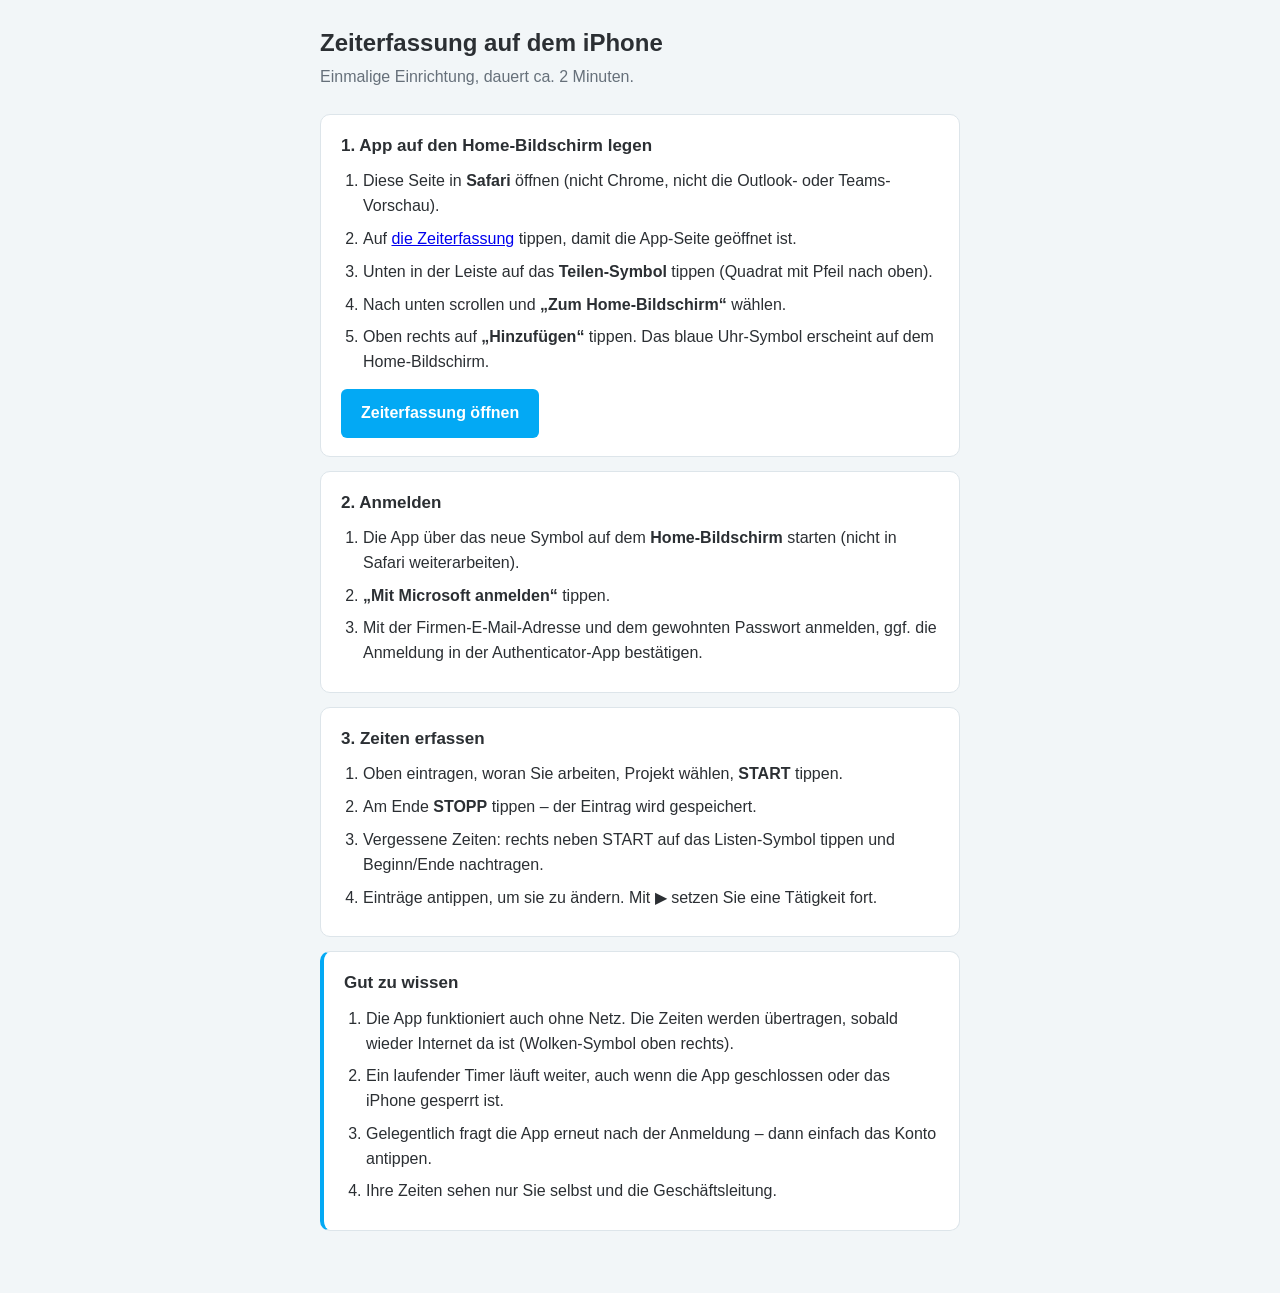
==== anleitung.html @ b9cbe589 "Add files via upload" ====
<!doctype html>
<html lang="de">
<head>
<meta charset="utf-8">
<meta name="viewport" content="width=device-width, initial-scale=1, viewport-fit=cover">
<title>Zeiterfassung installieren</title>
<style>
  :root { --bg: #f2f6f8; --card: #fff; --text: #2b2f33; --muted: #66707a; --accent: #03a9f4; --border: #dde5ea; }
  @media (prefers-color-scheme: dark) { :root { --bg: #14181b; --card: #1d2226; --text: #e5e9ec; --muted: #a6b0b8; --border: #333c43; } }
  body { margin: 0; background: var(--bg); color: var(--text); font: 16px/1.55 -apple-system, BlinkMacSystemFont, "Segoe UI", Roboto, sans-serif; }
  main { max-width: 640px; margin: 0 auto; padding: 24px 16px 48px; }
  h1 { font-size: 24px; margin: 0 0 4px; }
  .sub { color: var(--muted); margin: 0 0 24px; }
  .card { background: var(--card); border: 1px solid var(--border); border-radius: 10px; padding: 18px 20px; margin-bottom: 14px; }
  h2 { font-size: 17px; margin: 0 0 10px; }
  ol { margin: 0; padding-left: 22px; }
  li { margin-bottom: 8px; }
  .hint { border-left: 4px solid var(--accent); }
  .btn { display: inline-block; background: var(--accent); color: #fff; text-decoration: none; font-weight: 600; padding: 12px 20px; border-radius: 6px; margin-top: 6px; }
  b { font-weight: 600; }
</style>
</head>
<body>
<main>
  <h1>Zeiterfassung auf dem iPhone</h1>
  <p class="sub">Einmalige Einrichtung, dauert ca. 2 Minuten.</p>

  <div class="card">
    <h2>1. App auf den Home-Bildschirm legen</h2>
    <ol>
      <li>Diese Seite in <b>Safari</b> öffnen (nicht Chrome, nicht die Outlook- oder Teams-Vorschau).</li>
      <li>Auf <a href="./">die Zeiterfassung</a> tippen, damit die App-Seite geöffnet ist.</li>
      <li>Unten in der Leiste auf das <b>Teilen-Symbol</b> tippen (Quadrat mit Pfeil nach oben).</li>
      <li>Nach unten scrollen und <b>„Zum Home-Bildschirm“</b> wählen.</li>
      <li>Oben rechts auf <b>„Hinzufügen“</b> tippen. Das blaue Uhr-Symbol erscheint auf dem Home-Bildschirm.</li>
    </ol>
    <a class="btn" href="./">Zeiterfassung öffnen</a>
  </div>

  <div class="card">
    <h2>2. Anmelden</h2>
    <ol>
      <li>Die App über das neue Symbol auf dem <b>Home-Bildschirm</b> starten (nicht in Safari weiterarbeiten).</li>
      <li><b>„Mit Microsoft anmelden“</b> tippen.</li>
      <li>Mit der Firmen-E-Mail-Adresse und dem gewohnten Passwort anmelden, ggf. die Anmeldung in der Authenticator-App bestätigen.</li>
    </ol>
  </div>

  <div class="card">
    <h2>3. Zeiten erfassen</h2>
    <ol>
      <li>Oben eintragen, woran Sie arbeiten, Projekt wählen, <b>START</b> tippen.</li>
      <li>Am Ende <b>STOPP</b> tippen – der Eintrag wird gespeichert.</li>
      <li>Vergessene Zeiten: rechts neben START auf das Listen-Symbol tippen und Beginn/Ende nachtragen.</li>
      <li>Einträge antippen, um sie zu ändern. Mit ▶ setzen Sie eine Tätigkeit fort.</li>
    </ol>
  </div>

  <div class="card hint">
    <h2>Gut zu wissen</h2>
    <ol>
      <li>Die App funktioniert auch ohne Netz. Die Zeiten werden übertragen, sobald wieder Internet da ist (Wolken-Symbol oben rechts).</li>
      <li>Ein laufender Timer läuft weiter, auch wenn die App geschlossen oder das iPhone gesperrt ist.</li>
      <li>Gelegentlich fragt die App erneut nach der Anmeldung – dann einfach das Konto antippen.</li>
      <li>Ihre Zeiten sehen nur Sie selbst und die Geschäftsleitung.</li>
    </ol>
  </div>
</main>
</body>
</html>
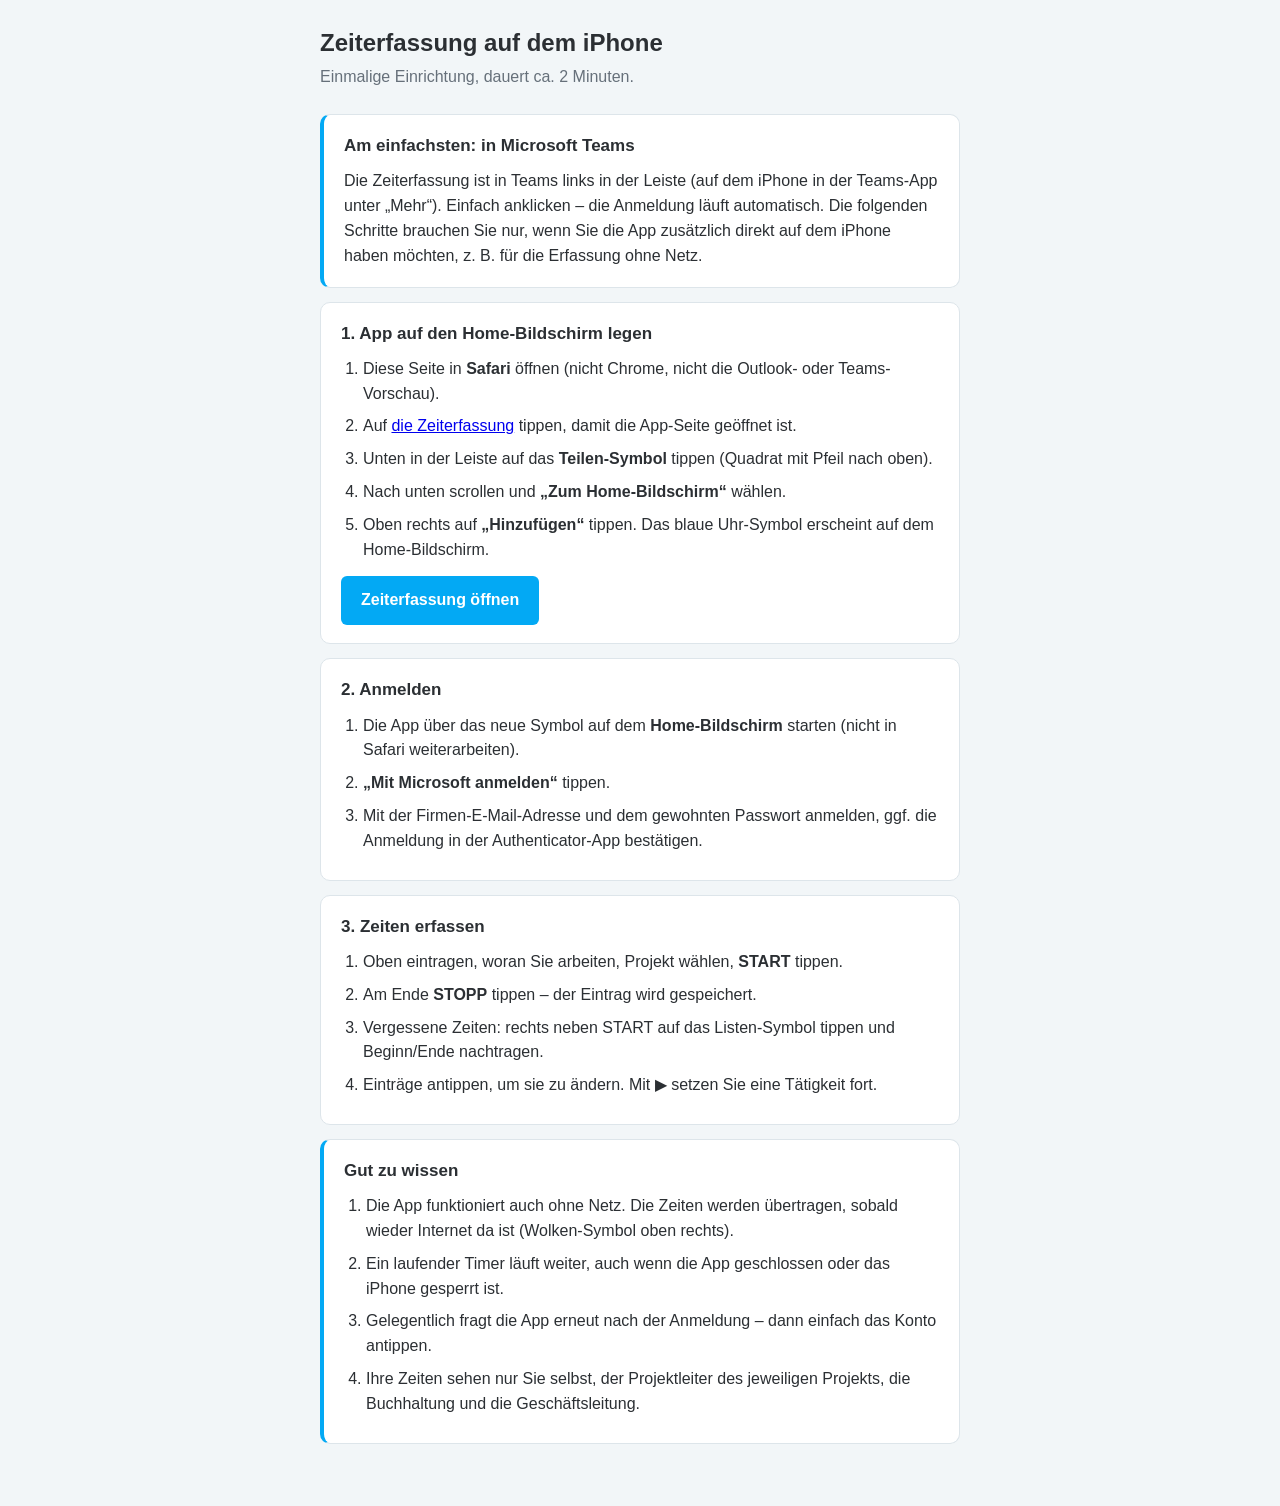
==== commit a459854d: "Add files via upload" ====
--- a/anleitung.html
+++ b/anleitung.html
@@ -24,6 +24,11 @@
 <main>
   <h1>Zeiterfassung auf dem iPhone</h1>
   <p class="sub">Einmalige Einrichtung, dauert ca. 2 Minuten.</p>
+
+  <div class="card hint">
+    <h2>Am einfachsten: in Microsoft Teams</h2>
+    <p style="margin:0">Die Zeiterfassung ist in Teams links in der Leiste (auf dem iPhone in der Teams-App unter „Mehr“). Einfach anklicken – die Anmeldung läuft automatisch. Die folgenden Schritte brauchen Sie nur, wenn Sie die App zusätzlich direkt auf dem iPhone haben möchten, z. B. für die Erfassung ohne Netz.</p>
+  </div>
 
   <div class="card">
     <h2>1. App auf den Home-Bildschirm legen</h2>
@@ -62,7 +67,7 @@
       <li>Die App funktioniert auch ohne Netz. Die Zeiten werden übertragen, sobald wieder Internet da ist (Wolken-Symbol oben rechts).</li>
       <li>Ein laufender Timer läuft weiter, auch wenn die App geschlossen oder das iPhone gesperrt ist.</li>
       <li>Gelegentlich fragt die App erneut nach der Anmeldung – dann einfach das Konto antippen.</li>
-      <li>Ihre Zeiten sehen nur Sie selbst und die Geschäftsleitung.</li>
+      <li>Ihre Zeiten sehen nur Sie selbst, der Projektleiter des jeweiligen Projekts, die Buchhaltung und die Geschäftsleitung.</li>
     </ol>
   </div>
 </main>
